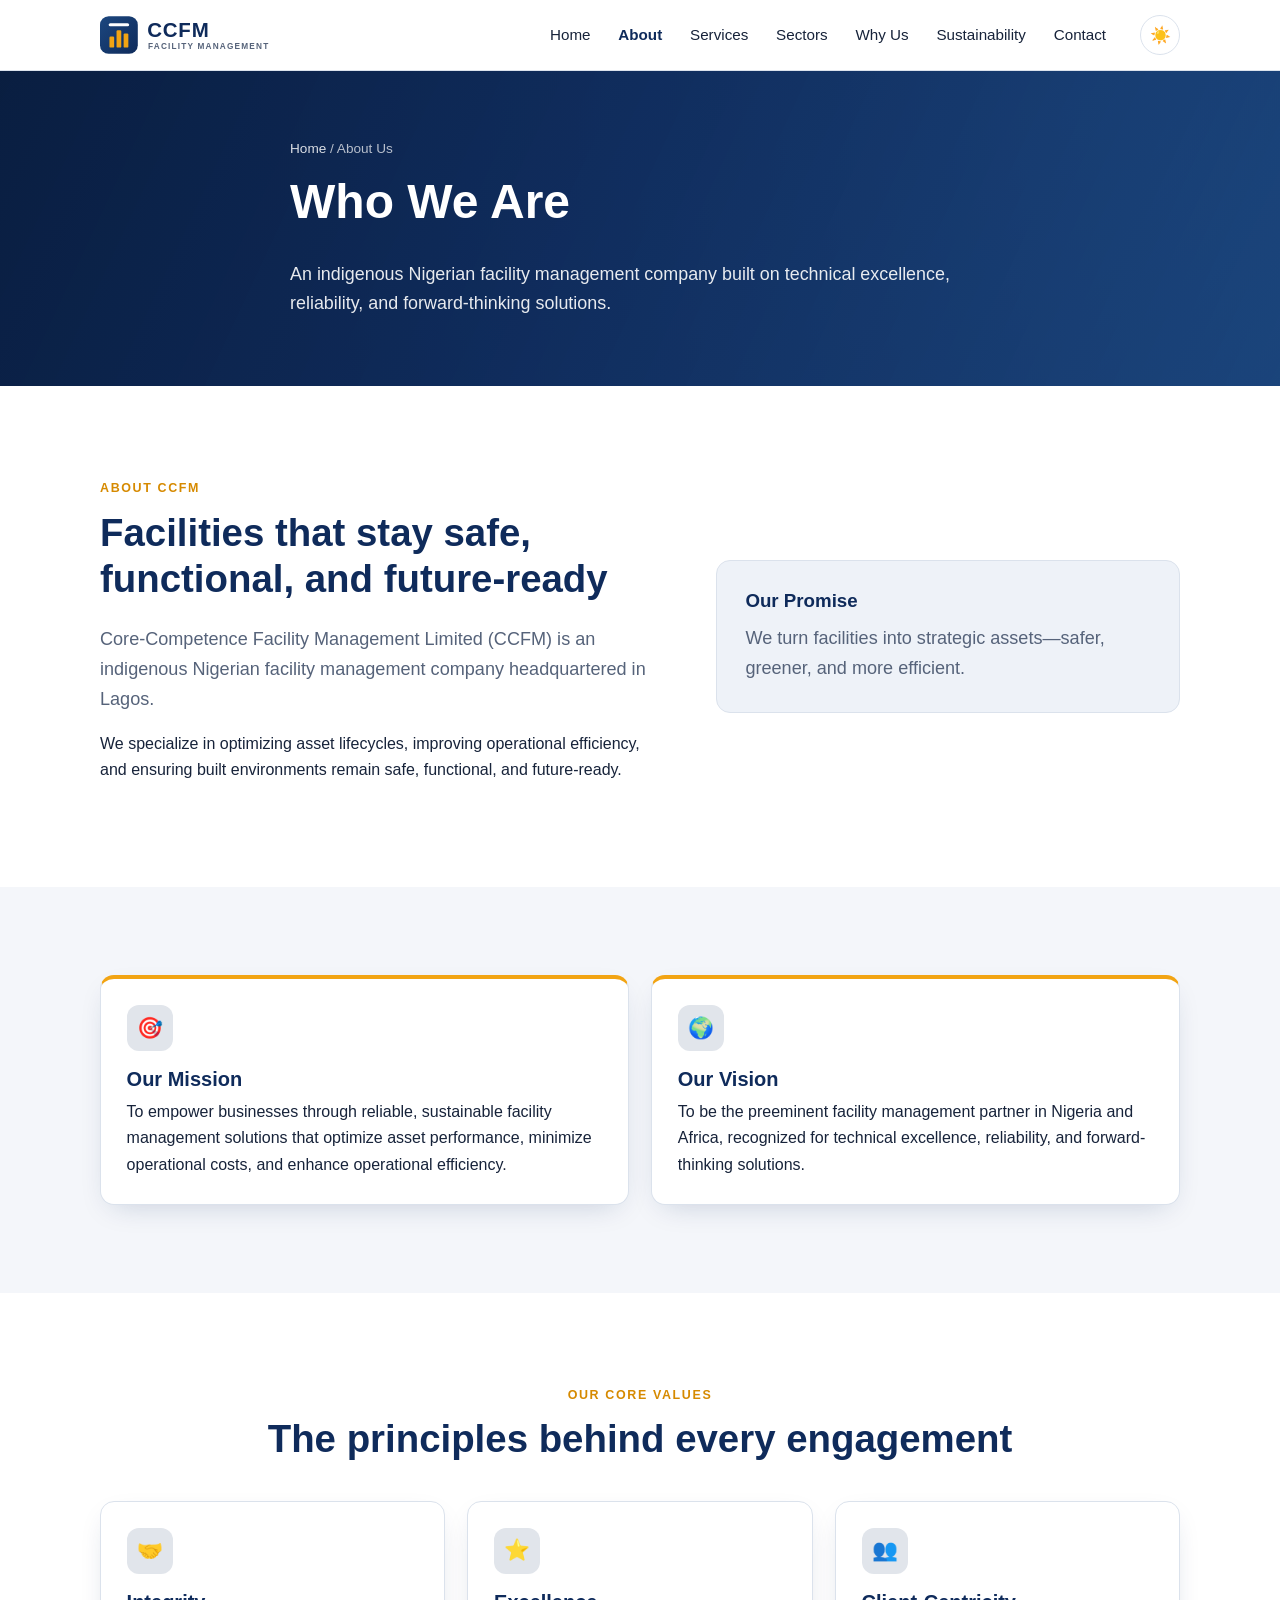
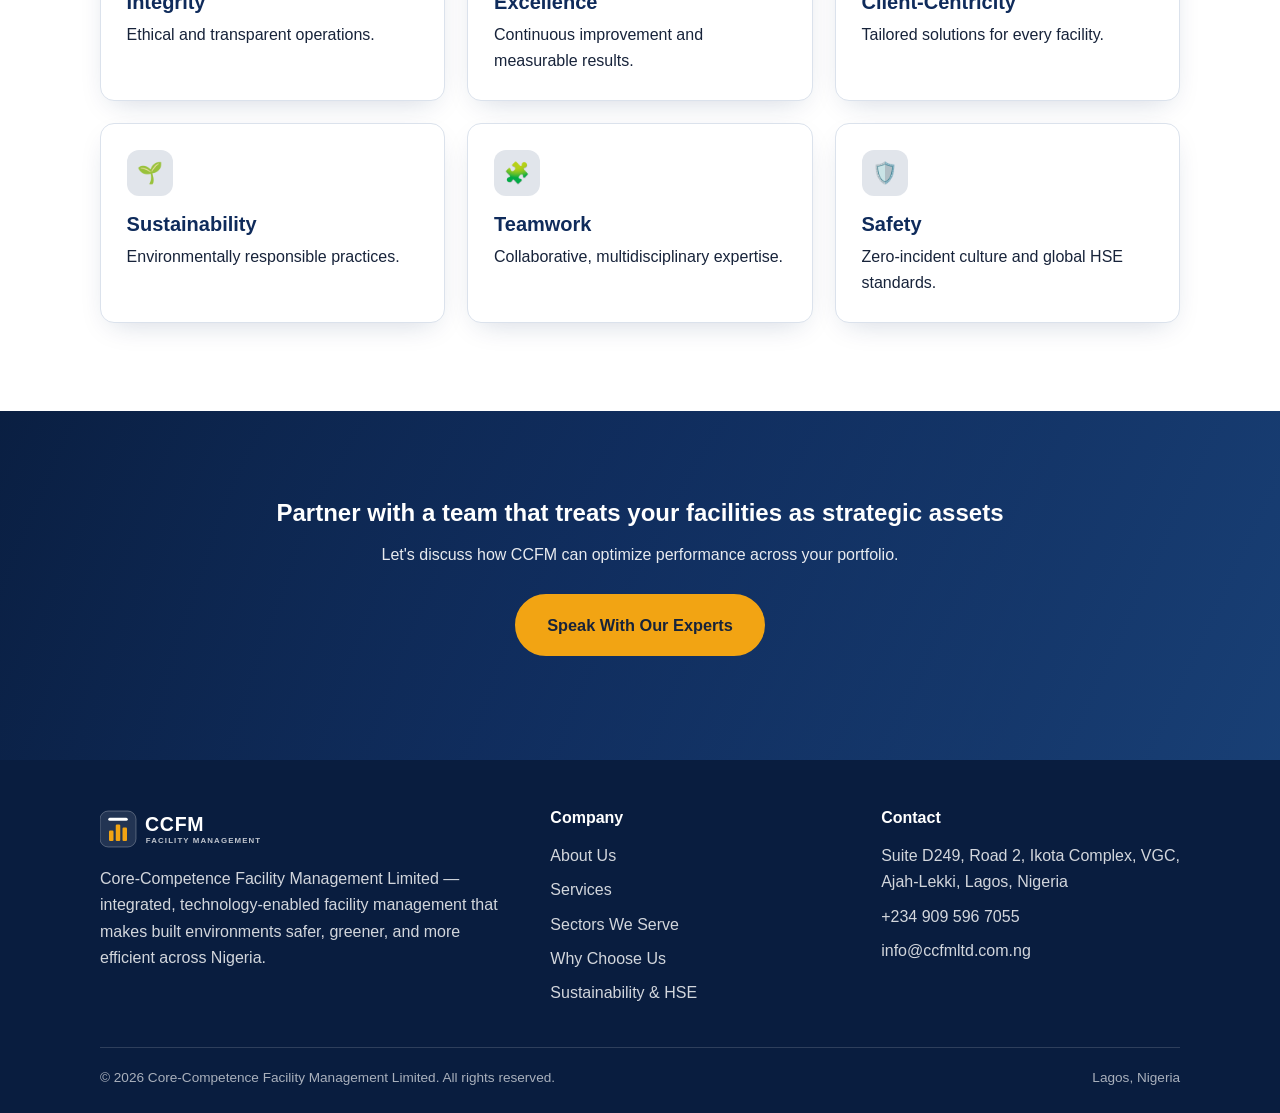
==== about.html @ 2bdea2f2 "Initial commit: CCFM marketing website Static 7-page site for Core-Competence Facility Management Lt" ====
<!doctype html>
<html lang="en">
<head>
  <meta charset="utf-8">
  <meta name="viewport" content="width=device-width, initial-scale=1">
  <title>About CCFM — Indigenous Facility Management, Lagos | Core-Competence FM Ltd</title>
  <meta name="description" content="Core-Competence Facility Management Limited (CCFM) is an indigenous Nigerian facility management company headquartered in Lagos, optimizing asset lifecycles and operational efficiency.">
  <link rel="icon" href="/assets/img/favicon.svg" type="image/svg+xml">
  <link rel="apple-touch-icon" href="/assets/img/favicon.svg">
  <link rel="canonical" href="https://ccfmltd.com.ng/about">
  <meta property="og:type" content="website">
  <meta property="og:site_name" content="CCFM — Core-Competence Facility Management">
  <meta property="og:title" content="About CCFM — Indigenous Facility Management, Lagos">
  <meta property="og:description" content="An indigenous Nigerian facility management company optimizing asset lifecycles, efficiency, and safety.">
  <meta property="og:url" content="https://ccfmltd.com.ng/about">
  <meta property="og:image" content="https://ccfmltd.com.ng/assets/img/og-image.png">
  <meta property="og:image:width" content="1200">
  <meta property="og:image:height" content="630">
  <meta property="og:locale" content="en_NG">
  <meta name="twitter:card" content="summary_large_image">
  <meta name="twitter:title" content="About CCFM — Indigenous Facility Management, Lagos">
  <meta name="twitter:description" content="An indigenous Nigerian facility management company optimizing asset lifecycles, efficiency, and safety.">
  <meta name="twitter:image" content="https://ccfmltd.com.ng/assets/img/og-image.png">
  <link rel="stylesheet" href="/assets/css/styles.css?v=3">
  <script src="/assets/js/main.js?v=3" defer></script>
  <script type="application/ld+json">
  {
    "@context": "https://schema.org",
    "@type": "LocalBusiness",
    "@id": "https://ccfmltd.com.ng/#organization",
    "name": "Core-Competence Facility Management Limited",
    "alternateName": "CCFM",
    "url": "https://ccfmltd.com.ng/",
    "logo": "https://ccfmltd.com.ng/assets/img/logo-512.png",
    "image": "https://ccfmltd.com.ng/assets/img/og-image.png",
    "description": "Integrated, technology-enabled facility management for aviation, maritime, warehousing, logistics, industrial, commercial and residential environments across Nigeria.",
    "telephone": "+2349095967055",
    "email": "info@ccfmltd.com.ng",
    "address": {
      "@type": "PostalAddress",
      "streetAddress": "Suite D249, Road 2, Ikota Complex, VGC, Ajah-Lekki",
      "addressLocality": "Lagos",
      "addressRegion": "Lagos",
      "addressCountry": "NG"
    },
    "areaServed": { "@type": "Country", "name": "Nigeria" },
    "knowsAbout": [
      "Facility Management", "Preventive Maintenance", "HVAC", "Security & Access Control",
      "Cleaning & Hygiene", "Landscaping", "Fleet Management", "Energy & Sustainability", "HSE Compliance"
    ]
  }
  </script>
</head>
<body>
  <header class="site-header">
    <nav class="nav container" aria-label="Primary">
      <a class="brand" href="/" aria-label="CCFM home"><img class="brand__logo" src="/assets/img/logo.svg" alt="CCFM — Facility Management" width="188" height="44"></a>
      <ul class="nav__links" id="primary-nav">
        <li><a href="/">Home</a></li>
        <li><a href="/about" class="is-active">About</a></li>
        <li><a href="/services">Services</a></li>
        <li><a href="/sectors">Sectors</a></li>
        <li><a href="/why-us">Why Us</a></li>
        <li><a href="/sustainability">Sustainability</a></li>
        <li><a href="/contact">Contact</a></li>
      </ul>
      <div class="nav__actions">
        <button class="theme-toggle" type="button" aria-label="Toggle dark mode" title="Toggle dark mode">
          <span class="icon-sun" aria-hidden="true">☀️</span><span class="icon-moon" aria-hidden="true">🌙</span>
        </button>
        <button class="nav__toggle" type="button" aria-label="Menu" aria-controls="primary-nav" aria-expanded="false"><span></span></button>
      </div>
    </nav>
  </header>

  <main>
    <section class="page-hero">
      <div class="container page-hero__inner">
        <div class="breadcrumb"><a href="/">Home</a> / About Us</div>
        <h1>Who We Are</h1>
        <p>An indigenous Nigerian facility management company built on technical excellence, reliability, and forward-thinking solutions.</p>
      </div>
    </section>

    <section class="section">
      <div class="container split">
        <div>
          <span class="eyebrow">About CCFM</span>
          <h2 class="section__title">Facilities that stay safe, functional, and future-ready</h2>
          <p class="lead">Core-Competence Facility Management Limited (CCFM) is an indigenous Nigerian facility management company headquartered in Lagos.</p>
          <p>We specialize in optimizing asset lifecycles, improving operational efficiency, and ensuring built environments remain safe, functional, and future-ready.</p>
        </div>
        <div class="panel">
          <h3>Our Promise</h3>
          <p class="lead" style="margin-bottom:0;">We turn facilities into strategic assets—safer, greener, and more efficient.</p>
        </div>
      </div>
    </section>

    <section class="section section--alt">
      <div class="container grid grid--2">
        <div class="card card--accent">
          <div class="card__icon" aria-hidden="true">🎯</div>
          <h3>Our Mission</h3>
          <p>To empower businesses through reliable, sustainable facility management solutions that optimize asset performance, minimize operational costs, and enhance operational efficiency.</p>
        </div>
        <div class="card card--accent">
          <div class="card__icon" aria-hidden="true">🌍</div>
          <h3>Our Vision</h3>
          <p>To be the preeminent facility management partner in Nigeria and Africa, recognized for technical excellence, reliability, and forward-thinking solutions.</p>
        </div>
      </div>
    </section>

    <section class="section">
      <div class="container">
        <div class="section__head center">
          <span class="eyebrow">Our Core Values</span>
          <h2 class="section__title">The principles behind every engagement</h2>
        </div>
        <div class="grid grid--3">
          <div class="card"><div class="card__icon" aria-hidden="true">🤝</div><h3>Integrity</h3><p>Ethical and transparent operations.</p></div>
          <div class="card"><div class="card__icon" aria-hidden="true">⭐</div><h3>Excellence</h3><p>Continuous improvement and measurable results.</p></div>
          <div class="card"><div class="card__icon" aria-hidden="true">👥</div><h3>Client-Centricity</h3><p>Tailored solutions for every facility.</p></div>
          <div class="card"><div class="card__icon" aria-hidden="true">🌱</div><h3>Sustainability</h3><p>Environmentally responsible practices.</p></div>
          <div class="card"><div class="card__icon" aria-hidden="true">🧩</div><h3>Teamwork</h3><p>Collaborative, multidisciplinary expertise.</p></div>
          <div class="card"><div class="card__icon" aria-hidden="true">🛡️</div><h3>Safety</h3><p>Zero-incident culture and global HSE standards.</p></div>
        </div>
      </div>
    </section>

    <section class="section cta-band">
      <div class="container">
        <h2>Partner with a team that treats your facilities as strategic assets</h2>
        <p>Let's discuss how CCFM can optimize performance across your portfolio.</p>
        <p style="margin-top:1.6rem;"><a href="/contact" class="btn btn--accent btn--lg">Speak With Our Experts</a></p>
      </div>
    </section>
  </main>

  <footer class="site-footer">
    <div class="container">
      <div class="footer-grid">
        <div class="footer-brand">
          <img class="brand__logo brand__logo--white" src="/assets/img/logo-white.svg" alt="CCFM" width="180" height="42">
          <p style="margin-top:1rem;">Core-Competence Facility Management Limited — integrated, technology-enabled facility management that makes built environments safer, greener, and more efficient across Nigeria.</p>
        </div>
        <div>
          <h4>Company</h4>
          <ul class="footer-links">
            <li><a href="/about">About Us</a></li>
            <li><a href="/services">Services</a></li>
            <li><a href="/sectors">Sectors We Serve</a></li>
            <li><a href="/why-us">Why Choose Us</a></li>
            <li><a href="/sustainability">Sustainability &amp; HSE</a></li>
          </ul>
        </div>
        <div>
          <h4>Contact</h4>
          <ul class="footer-links">
            <li>Suite D249, Road 2, Ikota Complex, VGC, Ajah-Lekki, Lagos, Nigeria</li>
            <li><a href="tel:+2349095967055">+234 909 596 7055</a></li>
            <li><a href="mailto:info@ccfmltd.com.ng">info@ccfmltd.com.ng</a></li>
          </ul>
        </div>
      </div>
      <div class="footer-bottom">
        <span>&copy; <span id="year">2026</span> Core-Competence Facility Management Limited. All rights reserved.</span>
        <span>Lagos, Nigeria</span>
      </div>
    </div>
  </footer>
</body>
</html>
---- assets/css/styles.css ----
/* ==========================================================================
   CCFM — Core-Competence Facility Management Limited
   Single stylesheet. All theming lives in the :root token block below.
   Swap the brand by editing tokens only — no markup changes required.
   ========================================================================== */

/* ---------- Design tokens (LIGHT / default theme) ---------- */
:root {
  /* Brand palette — corporate blue + steel */
  --color-primary:        #0f2b5b;   /* deep navy */
  --color-primary-dark:   #091d3f;
  --color-primary-light:  #1c477f;
  --color-accent:         #f2a413;   /* amber */
  --color-accent-dark:    #d68a00;

  /* Surfaces & text */
  --color-bg:             #ffffff;
  --color-bg-alt:         #f4f6fa;   /* section banding */
  --color-surface:        #ffffff;   /* cards */
  --color-surface-2:      #eef2f8;
  --color-border:         #dbe2ec;
  --color-text:           #17233a;
  --color-heading:        #0f2b5b;
  --color-muted:          #56637a;
  --color-on-primary:     #ffffff;

  /* Hero overlay */
  --hero-overlay: linear-gradient(115deg, rgba(9,29,63,.94) 0%, rgba(15,43,91,.86) 45%, rgba(28,71,127,.72) 100%);

  /* Typography */
  --font-sans: -apple-system, BlinkMacSystemFont, "Segoe UI", Roboto, Helvetica, Arial, "Noto Sans", sans-serif;
  --fs-hero: clamp(2.1rem, 5vw, 3.5rem);
  --fs-h2:   clamp(1.6rem, 3.2vw, 2.4rem);
  --fs-h3:   1.25rem;
  --lh:      1.65;

  /* Layout */
  --maxw:      1160px;
  --gutter:    clamp(1.1rem, 4vw, 2.5rem);
  --radius:    14px;
  --radius-sm: 9px;
  --shadow:    0 10px 30px -12px rgba(15, 43, 91, .22);
  --shadow-lg: 0 24px 60px -20px rgba(15, 43, 91, .30);
  --ring:      0 0 0 3px rgba(242, 164, 19, .45);
  --transition: 200ms ease;
}

/* ---------- Dark theme overrides (same token names) ---------- */
:root[data-theme="dark"] {
  --color-primary:        #4f86d6;
  --color-primary-dark:   #3a6fbd;
  --color-primary-light:  #6f9fe0;
  --color-accent:         #ffb733;
  --color-accent-dark:    #e79f14;

  --color-bg:             #0c1626;
  --color-bg-alt:         #111f34;
  --color-surface:        #14243c;
  --color-surface-2:      #1b3050;
  --color-border:         #26385a;
  --color-text:           #dce6f5;
  --color-heading:        #eaf1fb;
  --color-muted:          #9aabc6;
  --color-on-primary:     #0c1626;

  --hero-overlay: linear-gradient(115deg, rgba(6,14,26,.96) 0%, rgba(12,26,46,.90) 45%, rgba(20,40,68,.80) 100%);
  --shadow:    0 10px 30px -12px rgba(0,0,0,.55);
  --shadow-lg: 0 24px 60px -20px rgba(0,0,0,.65);
}

/* ---------- Reset-ish base ---------- */
*, *::before, *::after { box-sizing: border-box; }
html { scroll-behavior: smooth; -webkit-text-size-adjust: 100%; }

/* ---------- Overflow guards (never let anything cause a horizontal scrollbar) ---------- */
/* overflow-x: clip prevents sideways scroll WITHOUT breaking the sticky header (unlike overflow:hidden). */
html, body { overflow-x: clip; max-width: 100%; }
img, svg, iframe, video, table { max-width: 100%; }
/* Grid/flex children default to min-width:auto, which lets long content blow out the row — reset it. */
.grid > *, .split > *, .stats > *, .footer-grid > *, .contact-grid > *, .field-row > *, .nav > * { min-width: 0; }
h1, h2, h3, h4, .lead, p, a { overflow-wrap: break-word; }

body {
  margin: 0;
  font-family: var(--font-sans);
  font-size: 1rem;
  line-height: var(--lh);
  color: var(--color-text);
  background: var(--color-bg);
  -webkit-font-smoothing: antialiased;
  transition: background var(--transition), color var(--transition);
}
img { max-width: 100%; display: block; }
a { color: var(--color-primary); text-decoration: none; }
a:hover { text-decoration: underline; }
h1, h2, h3, h4 { color: var(--color-heading); line-height: 1.2; margin: 0 0 .6em; }
p { margin: 0 0 1rem; }
ul { margin: 0 0 1rem; padding-left: 1.2rem; }
:focus-visible { outline: none; box-shadow: var(--ring); border-radius: 4px; }

/* ---------- Layout helpers ---------- */
.container { width: 100%; max-width: var(--maxw); margin-inline: auto; padding-inline: var(--gutter); }
.section { padding-block: clamp(3rem, 7vw, 5.5rem); }
.section--alt { background: var(--color-bg-alt); }
.section__head { max-width: 760px; margin-bottom: 2.4rem; }
.section__head.center { margin-inline: auto; text-align: center; }
.eyebrow {
  display: inline-block; font-size: .78rem; font-weight: 700; letter-spacing: .13em;
  text-transform: uppercase; color: var(--color-accent-dark); margin-bottom: .7rem;
}
:root[data-theme="dark"] .eyebrow { color: var(--color-accent); }
h2.section__title { font-size: var(--fs-h2); }
.lead { font-size: 1.13rem; color: var(--color-muted); }

/* ---------- Buttons ---------- */
.btn {
  --btn-bg: var(--color-primary); --btn-fg: var(--color-on-primary);
  display: inline-flex; align-items: center; gap: .5rem;
  padding: .8rem 1.5rem; border-radius: 999px; font-weight: 600; font-size: .97rem;
  background: var(--btn-bg); color: var(--btn-fg); border: 2px solid var(--btn-bg);
  cursor: pointer; transition: transform var(--transition), background var(--transition), box-shadow var(--transition);
  text-decoration: none; white-space: nowrap;
}
.btn:hover { text-decoration: none; transform: translateY(-2px); box-shadow: var(--shadow); }
.btn--accent { --btn-bg: var(--color-accent); --btn-fg: #17233a; border-color: var(--color-accent); }
.btn--ghost  { --btn-bg: transparent; --btn-fg: var(--color-on-primary); border-color: rgba(255,255,255,.6); }
.btn--outline{ --btn-bg: transparent; --btn-fg: var(--color-primary); border-color: var(--color-primary); }
.btn--lg { padding: .95rem 1.9rem; font-size: 1.02rem; }

/* ---------- Header / nav ---------- */
.site-header {
  position: sticky; top: 0; z-index: 50;
  background: color-mix(in srgb, var(--color-bg) 88%, transparent);
  backdrop-filter: saturate(160%) blur(10px);
  border-bottom: 1px solid var(--color-border);
}
.nav { display: flex; align-items: center; gap: 1.4rem; height: 70px; }
.brand { display: inline-flex; align-items: baseline; gap: .5rem; font-weight: 800; letter-spacing: .02em; }
.brand:hover { text-decoration: none; }
.brand__mark {
  font-size: 1.4rem; color: var(--color-primary);
  padding: .12em .42em; border-radius: 8px;
  background: linear-gradient(135deg, var(--color-primary), var(--color-primary-light));
  color: #fff;
}
.brand__word { font-size: .78rem; font-weight: 600; letter-spacing: .04em; color: var(--color-muted); text-transform: uppercase; }
.brand__logo { height: 44px; width: auto; display: block; }
.footer-brand .brand__logo--white { height: 42px; margin-bottom: .3rem; }
/* CTA in the nav list is only for the mobile dropdown — hidden on desktop to avoid a duplicate of the header button */
.mobile-cta { display: none; }
.nav__links { display: flex; align-items: center; gap: .3rem; margin-left: auto; list-style: none; padding: 0; margin-block: 0; }
.nav__links a {
  display: inline-block; padding: .5rem .72rem; border-radius: 8px; font-weight: 500;
  color: var(--color-text); font-size: .95rem;
}
.nav__links a:hover { background: var(--color-surface-2); text-decoration: none; }
.nav__links a.is-active { color: var(--color-primary); font-weight: 700; }
.nav__actions { display: flex; align-items: center; gap: .6rem; }

.theme-toggle {
  width: 40px; height: 40px; border-radius: 999px; border: 1px solid var(--color-border);
  background: var(--color-surface); color: var(--color-heading); cursor: pointer;
  display: inline-grid; place-items: center; font-size: 1.05rem; transition: background var(--transition);
}
.theme-toggle:hover { background: var(--color-surface-2); }
.theme-toggle .icon-moon { display: none; }
:root[data-theme="dark"] .theme-toggle .icon-sun  { display: none; }
:root[data-theme="dark"] .theme-toggle .icon-moon { display: inline; }

.nav__toggle {
  display: none; width: 42px; height: 42px; border: 1px solid var(--color-border);
  background: var(--color-surface); border-radius: 10px; cursor: pointer; padding: 0;
}
.nav__toggle span, .nav__toggle span::before, .nav__toggle span::after {
  content: ""; display: block; width: 20px; height: 2px; background: var(--color-heading);
  margin: 0 auto; position: relative; transition: transform var(--transition), opacity var(--transition);
}
.nav__toggle span::before { position: absolute; top: -6px; }
.nav__toggle span::after  { position: absolute; top: 6px; }

/* ---------- Hero ---------- */
.hero {
  position: relative; color: #fff;
  background: var(--hero-overlay), radial-gradient(circle at 80% 20%, #1c477f, #0f2b5b 70%);
  overflow: hidden;
}
.hero::after {
  content: ""; position: absolute; inset: 0; opacity: .12; pointer-events: none;
  background-image: linear-gradient(var(--color-accent) 1px, transparent 1px), linear-gradient(90deg, var(--color-accent) 1px, transparent 1px);
  background-size: 46px 46px; mask-image: linear-gradient(120deg, #000, transparent 70%);
}
.hero__inner { position: relative; z-index: 1; padding-block: clamp(3.5rem, 9vw, 7rem); max-width: 760px; }
.hero h1 { color: #fff; font-size: var(--fs-hero); margin-bottom: 1rem; }
.hero p.lead { color: rgba(255,255,255,.9); font-size: 1.2rem; }
.hero__cta { display: flex; flex-wrap: wrap; gap: .9rem; margin-top: 1.8rem; }
.page-hero { position: relative; color:#fff; background: var(--hero-overlay), radial-gradient(circle at 85% 10%, #1c477f, #0f2b5b 75%); }
.page-hero__inner { position: relative; z-index:1; padding-block: clamp(2.6rem, 6vw, 4.2rem); max-width: 780px; }
.page-hero h1 { color:#fff; font-size: clamp(1.9rem, 4.5vw, 3rem); }
.page-hero p { color: rgba(255,255,255,.9); font-size: 1.12rem; margin-bottom: 0; }
.breadcrumb { font-size: .85rem; color: rgba(255,255,255,.7); margin-bottom: .8rem; }
.breadcrumb a { color: rgba(255,255,255,.85); }

/* ---------- Grid & cards ---------- */
.grid { display: grid; gap: 1.4rem; }
.grid--2 { grid-template-columns: repeat(2, 1fr); }
.grid--3 { grid-template-columns: repeat(3, 1fr); }
.grid--4 { grid-template-columns: repeat(4, 1fr); }

.card {
  background: var(--color-surface); border: 1px solid var(--color-border);
  border-radius: var(--radius); padding: 1.6rem; box-shadow: var(--shadow);
  transition: transform var(--transition), box-shadow var(--transition), border-color var(--transition);
}
.card:hover { transform: translateY(-4px); box-shadow: var(--shadow-lg); border-color: color-mix(in srgb, var(--color-accent) 55%, var(--color-border)); }
.card h3 { font-size: var(--fs-h3); margin-bottom: .5rem; }
.card p:last-child, .card ul:last-child { margin-bottom: 0; }
.card__icon {
  width: 46px; height: 46px; border-radius: 12px; display: grid; place-items: center;
  font-size: 1.3rem; margin-bottom: 1rem;
  background: color-mix(in srgb, var(--color-primary) 12%, transparent); color: var(--color-primary);
}
.card--accent { border-top: 4px solid var(--color-accent); }

.check-list { list-style: none; padding: 0; }
.check-list li { position: relative; padding-left: 1.75rem; margin-bottom: .55rem; }
.check-list li::before {
  content: "✓"; position: absolute; left: 0; top: 0; font-weight: 800;
  color: var(--color-accent-dark);
}
:root[data-theme="dark"] .check-list li::before { color: var(--color-accent); }

/* ---------- Stats ---------- */
.stats { display: grid; grid-template-columns: repeat(3, 1fr); gap: 1.2rem; }
.stat {
  text-align: center; padding: 1.8rem 1rem; border-radius: var(--radius);
  background: var(--color-surface); border: 1px solid var(--color-border); box-shadow: var(--shadow);
}
.stat__num { font-size: clamp(1.9rem, 4vw, 2.7rem); font-weight: 800; color: var(--color-primary); line-height: 1; }
.stat__num .unit { color: var(--color-accent-dark); }
:root[data-theme="dark"] .stat__num .unit { color: var(--color-accent); }
.stat__label { margin-top: .5rem; color: var(--color-muted); font-size: .95rem; }

/* Stats on dark hero band */
.stats--onprimary .stat { background: rgba(255,255,255,.07); border-color: rgba(255,255,255,.18); box-shadow: none; }
.stats--onprimary .stat__num { color: #fff; }
.stats--onprimary .stat__num .unit { color: var(--color-accent); }
.stats--onprimary .stat__label { color: rgba(255,255,255,.82); }

/* ---------- Split / media rows ---------- */
.split { display: grid; grid-template-columns: 1.1fr .9fr; gap: clamp(1.5rem, 4vw, 3rem); align-items: center; }
.panel {
  background: var(--color-surface-2); border-radius: var(--radius); padding: 1.8rem;
  border: 1px solid var(--color-border);
}
.value-row { display: flex; gap: 1rem; align-items: flex-start; margin-bottom: 1.2rem; }
.value-row .num { flex: 0 0 auto; width: 40px; height: 40px; border-radius: 10px; display: grid; place-items: center; font-weight: 800; background: var(--color-primary); color:#fff; }
.value-row h4 { margin: 0 0 .2rem; }
.value-row p { margin: 0; color: var(--color-muted); }

/* Sector list on home */
.pill-list { display: flex; flex-wrap: wrap; gap: .6rem; list-style: none; padding: 0; }
.pill-list li { background: var(--color-surface-2); border: 1px solid var(--color-border); padding: .5rem 1rem; border-radius: 999px; font-weight: 600; font-size: .92rem; }

/* ---------- CTA band ---------- */
.cta-band { background: var(--hero-overlay), radial-gradient(circle at 20% 20%, #1c477f, #0f2b5b 75%); color: #fff; text-align: center; }
.cta-band h2 { color: #fff; }
.cta-band p { color: rgba(255,255,255,.9); max-width: 620px; margin-inline: auto; }

/* ---------- Contact ---------- */
.contact-grid { display: grid; grid-template-columns: 1fr 1.1fr; gap: clamp(1.5rem, 4vw, 3rem); align-items: start; }
.contact-info { padding: 0; margin: 0; }
.contact-info li { list-style: none; margin-bottom: 1rem; display: flex; gap: .7rem; align-items: flex-start; }
.contact-info .ci-icon { flex: 0 0 auto; }
.field { margin-bottom: 1.1rem; }
.field label { display: block; font-weight: 600; margin-bottom: .35rem; font-size: .92rem; }
.field .req { color: #d64545; }
.field input, .field select, .field textarea {
  width: 100%; padding: .75rem .9rem; border: 1px solid var(--color-border); border-radius: var(--radius-sm);
  background: var(--color-bg); color: var(--color-text); font: inherit; transition: border-color var(--transition), box-shadow var(--transition);
}
.field input:focus, .field select:focus, .field textarea:focus { border-color: var(--color-primary); box-shadow: var(--ring); outline: none; }
.field textarea { min-height: 130px; resize: vertical; }
.field-row { display: grid; grid-template-columns: 1fr 1fr; gap: 1.1rem; }
.hp { position: absolute; left: -9999px; width: 1px; height: 1px; overflow: hidden; }
.map-embed { position: relative; width: 100%; aspect-ratio: 16 / 7; border-radius: var(--radius); overflow: hidden; border: 1px solid var(--color-border); box-shadow: var(--shadow); }
.map-embed iframe { position: absolute; inset: 0; width: 100%; height: 100%; border: 0; }
@media (max-width: 560px) { .map-embed { aspect-ratio: 4 / 3; } }
.form-note { font-size: .85rem; color: var(--color-muted); }
.alert { padding: .9rem 1.1rem; border-radius: var(--radius-sm); margin-bottom: 1.4rem; font-weight: 500; }
.alert--ok  { background: #e7f6ec; color: #1c6b3a; border: 1px solid #b7e2c6; }
.alert--err { background: #fdeaea; color: #a12626; border: 1px solid #f3c2c2; }
:root[data-theme="dark"] .alert--ok  { background: rgba(46,160,90,.15); color: #7fe0a3; border-color: rgba(46,160,90,.4); }
:root[data-theme="dark"] .alert--err { background: rgba(200,60,60,.15); color: #f0a3a3; border-color: rgba(200,60,60,.4); }

/* ---------- Footer ---------- */
.site-footer { background: var(--color-primary-dark); color: rgba(255,255,255,.82); padding-block: 3rem 1.5rem; }
:root[data-theme="dark"] .site-footer { background: #060f1c; }
.footer-grid { display: grid; grid-template-columns: 1.4fr 1fr 1fr; gap: 2rem; margin-bottom: 2rem; }
.site-footer h4 { color: #fff; font-size: 1rem; margin-bottom: 1rem; }
.site-footer a { color: rgba(255,255,255,.82); }
.site-footer a:hover { color: #fff; }
.footer-links { list-style: none; padding: 0; margin: 0; }
.footer-links li { margin-bottom: .5rem; }
.footer-brand .brand__mark { display: inline-block; }
.footer-bottom { border-top: 1px solid rgba(255,255,255,.15); padding-top: 1.2rem; font-size: .85rem; display: flex; justify-content: space-between; flex-wrap: wrap; gap: .5rem; color: rgba(255,255,255,.65); }

/* ---------- Responsive ---------- */
@media (max-width: 900px) {
  .grid--4 { grid-template-columns: repeat(2, 1fr); }
  .grid--3 { grid-template-columns: repeat(2, 1fr); }
  .split, .contact-grid { grid-template-columns: 1fr; }
  .footer-grid { grid-template-columns: 1fr 1fr; }
}
@media (max-width: 760px) {
  .nav__toggle { display: block; margin-left: auto; }
  .nav__actions .btn { display: none; }
  .nav__links {
    position: fixed; inset: 70px 0 auto 0; flex-direction: column; align-items: stretch;
    background: var(--color-bg); border-bottom: 1px solid var(--color-border); padding: .6rem var(--gutter) 1.2rem;
    gap: .1rem; box-shadow: var(--shadow); transform: translateY(-120%); transition: transform var(--transition); margin-left: 0;
  }
  .nav__links.is-open { transform: translateY(0); }
  .nav__links a { padding: .85rem .6rem; border-radius: 8px; font-size: 1.02rem; }
  .nav__links a.is-active { background: var(--color-surface-2); }
  .mobile-cta { display: block; }
  .nav__links .mobile-cta { margin-top: .6rem; }
  /* Tighter vertical rhythm on phones */
  .section { padding-block: clamp(2.4rem, 9vw, 3.4rem); }
  .hero__inner { padding-block: clamp(2.6rem, 12vw, 4rem); }
  .page-hero__inner { padding-block: clamp(2rem, 9vw, 3rem); }
  .hero__cta .btn { flex: 1 1 auto; justify-content: center; }
}
@media (max-width: 560px) {
  .grid--4, .grid--3, .grid--2, .stats, .field-row { grid-template-columns: 1fr; }
  .footer-grid { grid-template-columns: 1fr; }
  .brand__logo { height: 38px; }              /* keep the header comfortable on small phones */
  .card { padding: 1.3rem; }
  .btn--lg { padding: .85rem 1.4rem; }
  .hero h1 { font-size: clamp(1.9rem, 8.5vw, 2.6rem); }
  .stat { padding: 1.4rem 1rem; }
  .section__head { margin-bottom: 1.8rem; }
}
@media (prefers-reduced-motion: reduce) {
  * { scroll-behavior: auto !important; transition: none !important; }
}
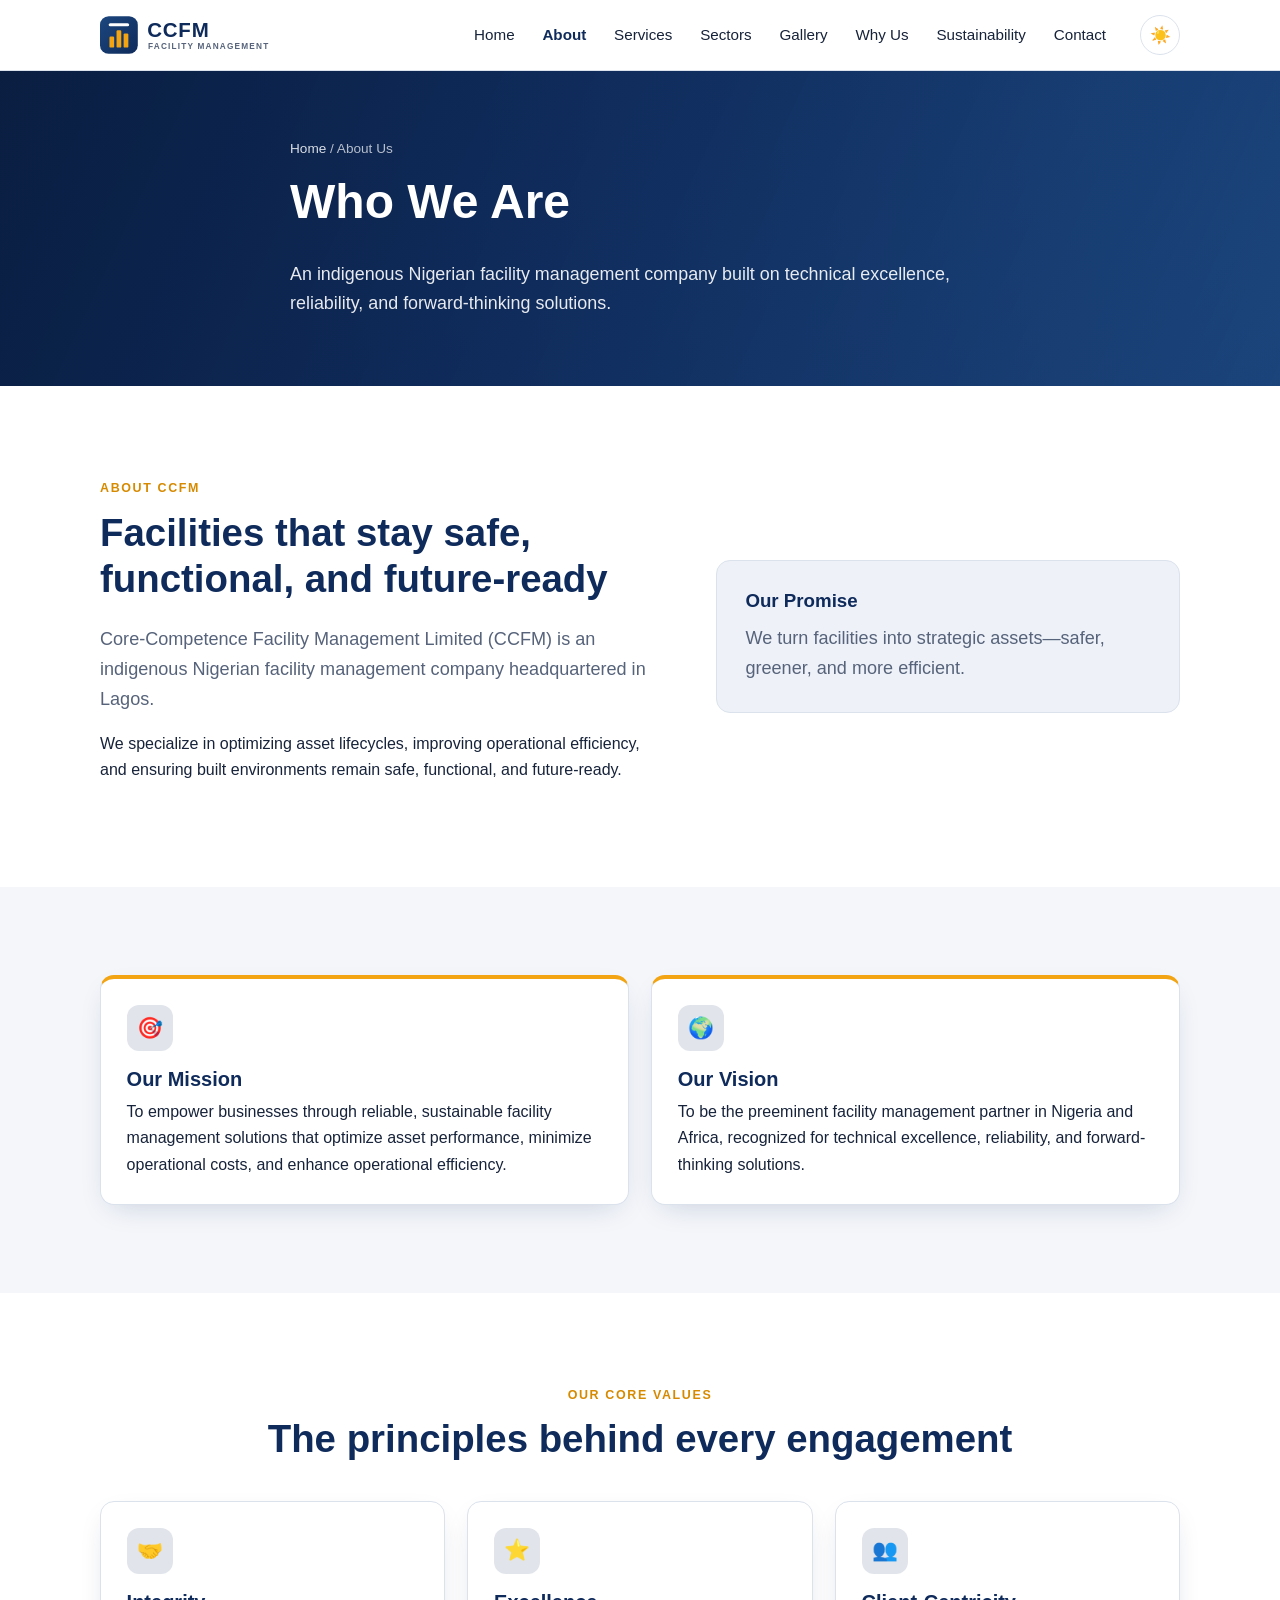
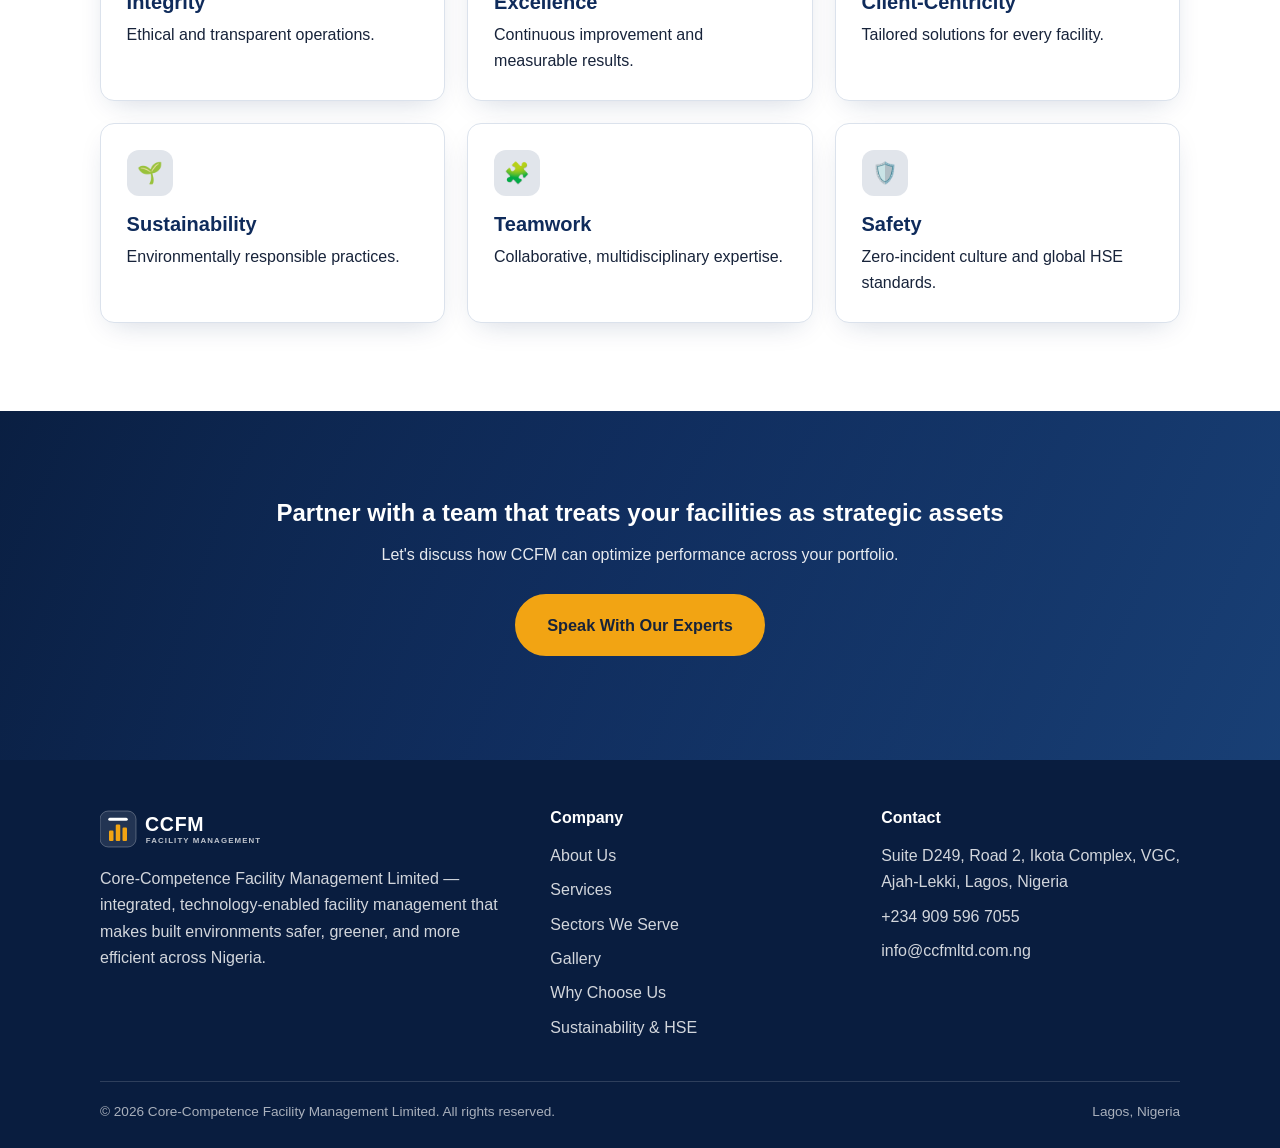
==== commit f8c5c2b7: "Add gallery page and admin area; refresh site pages Co-Authored-By: Claude Sonnet 5.5 <noreply@anthr" ====
--- a/about.html
+++ b/about.html
@@ -21,8 +21,8 @@
   <meta name="twitter:title" content="About CCFM — Indigenous Facility Management, Lagos">
   <meta name="twitter:description" content="An indigenous Nigerian facility management company optimizing asset lifecycles, efficiency, and safety.">
   <meta name="twitter:image" content="https://ccfmltd.com.ng/assets/img/og-image.png">
-  <link rel="stylesheet" href="/assets/css/styles.css?v=3">
-  <script src="/assets/js/main.js?v=3" defer></script>
+  <link rel="stylesheet" href="/assets/css/styles.css?v=4">
+  <script src="/assets/js/main.js?v=4" defer></script>
   <script type="application/ld+json">
   {
     "@context": "https://schema.org",
@@ -60,6 +60,7 @@
         <li><a href="/about" class="is-active">About</a></li>
         <li><a href="/services">Services</a></li>
         <li><a href="/sectors">Sectors</a></li>
+        <li><a href="/gallery">Gallery</a></li>
         <li><a href="/why-us">Why Us</a></li>
         <li><a href="/sustainability">Sustainability</a></li>
         <li><a href="/contact">Contact</a></li>
@@ -151,6 +152,7 @@
             <li><a href="/about">About Us</a></li>
             <li><a href="/services">Services</a></li>
             <li><a href="/sectors">Sectors We Serve</a></li>
+            <li><a href="/gallery">Gallery</a></li>
             <li><a href="/why-us">Why Choose Us</a></li>
             <li><a href="/sustainability">Sustainability &amp; HSE</a></li>
           </ul>
--- a/assets/css/styles.css
+++ b/assets/css/styles.css
@@ -304,10 +304,62 @@
 .footer-brand .brand__mark { display: inline-block; }
 .footer-bottom { border-top: 1px solid rgba(255,255,255,.15); padding-top: 1.2rem; font-size: .85rem; display: flex; justify-content: space-between; flex-wrap: wrap; gap: .5rem; color: rgba(255,255,255,.65); }
 
+/* ---------- Gallery ---------- */
+.filter-bar { display: flex; flex-wrap: wrap; gap: .6rem; margin-bottom: 1.8rem; }
+.filter-btn {
+  background: var(--color-surface-2); border: 1px solid var(--color-border); color: var(--color-text);
+  padding: .5rem 1.1rem; border-radius: 999px; font: inherit; font-weight: 600; font-size: .92rem;
+  cursor: pointer; transition: background var(--transition), border-color var(--transition), color var(--transition);
+}
+.filter-btn:hover { border-color: color-mix(in srgb, var(--color-accent) 55%, var(--color-border)); }
+.filter-btn:focus-visible { outline: none; box-shadow: var(--ring); }
+.filter-btn[aria-pressed="true"] { background: var(--color-primary); border-color: var(--color-primary); color: var(--color-on-primary); }
+
+.gallery-grid { list-style: none; padding: 0; margin: 0; display: grid; grid-template-columns: repeat(3, 1fr); gap: 1.4rem; }
+.gallery-item { margin: 0; }
+.gallery-item.is-hidden { display: none; }
+.gallery-item__btn {
+  display: block; width: 100%; padding: 0; border: 1px solid var(--color-border); background: var(--color-surface);
+  border-radius: var(--radius); overflow: hidden; cursor: pointer; position: relative;
+  transition: transform var(--transition), box-shadow var(--transition), border-color var(--transition);
+}
+.gallery-item__btn:hover { transform: translateY(-4px); box-shadow: var(--shadow-lg); border-color: color-mix(in srgb, var(--color-accent) 55%, var(--color-border)); }
+.gallery-item__btn:focus-visible { outline: none; box-shadow: var(--ring); }
+.gallery-item__btn img { display: block; width: 100%; aspect-ratio: 4 / 3; object-fit: cover; }
+.gallery-item__caption {
+  display: block; padding: .7rem .9rem; font-size: .9rem; font-weight: 600; color: var(--color-text);
+  text-align: left;
+}
+
+/* ---------- Lightbox ---------- */
+.lightbox { display: none; position: fixed; inset: 0; z-index: 100; padding: clamp(1rem, 4vw, 2.5rem);
+  background: var(--hero-overlay), rgba(6, 14, 26, .92); align-items: center; justify-content: center; }
+.lightbox.is-open { display: flex; }
+.lightbox__figure { margin: 0; max-width: 100%; text-align: center; }
+.lightbox__img { max-width: 100%; max-height: 82vh; border-radius: var(--radius-sm); box-shadow: var(--shadow-lg); }
+.lightbox__caption { color: rgba(255,255,255,.92); margin-top: .9rem; font-size: .98rem; }
+.lightbox__close, .lightbox__nav {
+  position: absolute; background: rgba(255,255,255,.12); color: #fff; border: 1px solid rgba(255,255,255,.28);
+  border-radius: 999px; cursor: pointer; display: grid; place-items: center; line-height: 1;
+  transition: background var(--transition), border-color var(--transition);
+}
+.lightbox__close:hover, .lightbox__nav:hover { background: rgba(255,255,255,.24); border-color: var(--color-accent); }
+.lightbox__close:focus-visible, .lightbox__nav:focus-visible { outline: none; box-shadow: var(--ring); }
+.lightbox__close { top: clamp(.8rem, 3vw, 1.5rem); right: clamp(.8rem, 3vw, 1.5rem); width: 46px; height: 46px; font-size: 1.9rem; }
+.lightbox__nav { top: 50%; transform: translateY(-50%); width: 52px; height: 52px; font-size: 2.2rem; }
+.lightbox__nav--prev { left: clamp(.5rem, 2vw, 1.5rem); }
+.lightbox__nav--next { right: clamp(.5rem, 2vw, 1.5rem); }
+@media (max-width: 560px) {
+  .lightbox__nav { top: auto; bottom: clamp(.8rem, 4vw, 1.5rem); transform: none; }
+  .lightbox__nav--prev { left: 25%; }
+  .lightbox__nav--next { right: 25%; }
+}
+
 /* ---------- Responsive ---------- */
 @media (max-width: 900px) {
   .grid--4 { grid-template-columns: repeat(2, 1fr); }
   .grid--3 { grid-template-columns: repeat(2, 1fr); }
+  .gallery-grid { grid-template-columns: repeat(2, 1fr); }
   .split, .contact-grid { grid-template-columns: 1fr; }
   .footer-grid { grid-template-columns: 1fr 1fr; }
 }
@@ -331,7 +383,7 @@
   .hero__cta .btn { flex: 1 1 auto; justify-content: center; }
 }
 @media (max-width: 560px) {
-  .grid--4, .grid--3, .grid--2, .stats, .field-row { grid-template-columns: 1fr; }
+  .grid--4, .grid--3, .grid--2, .stats, .field-row, .gallery-grid { grid-template-columns: 1fr; }
   .footer-grid { grid-template-columns: 1fr; }
   .brand__logo { height: 38px; }              /* keep the header comfortable on small phones */
   .card { padding: 1.3rem; }
